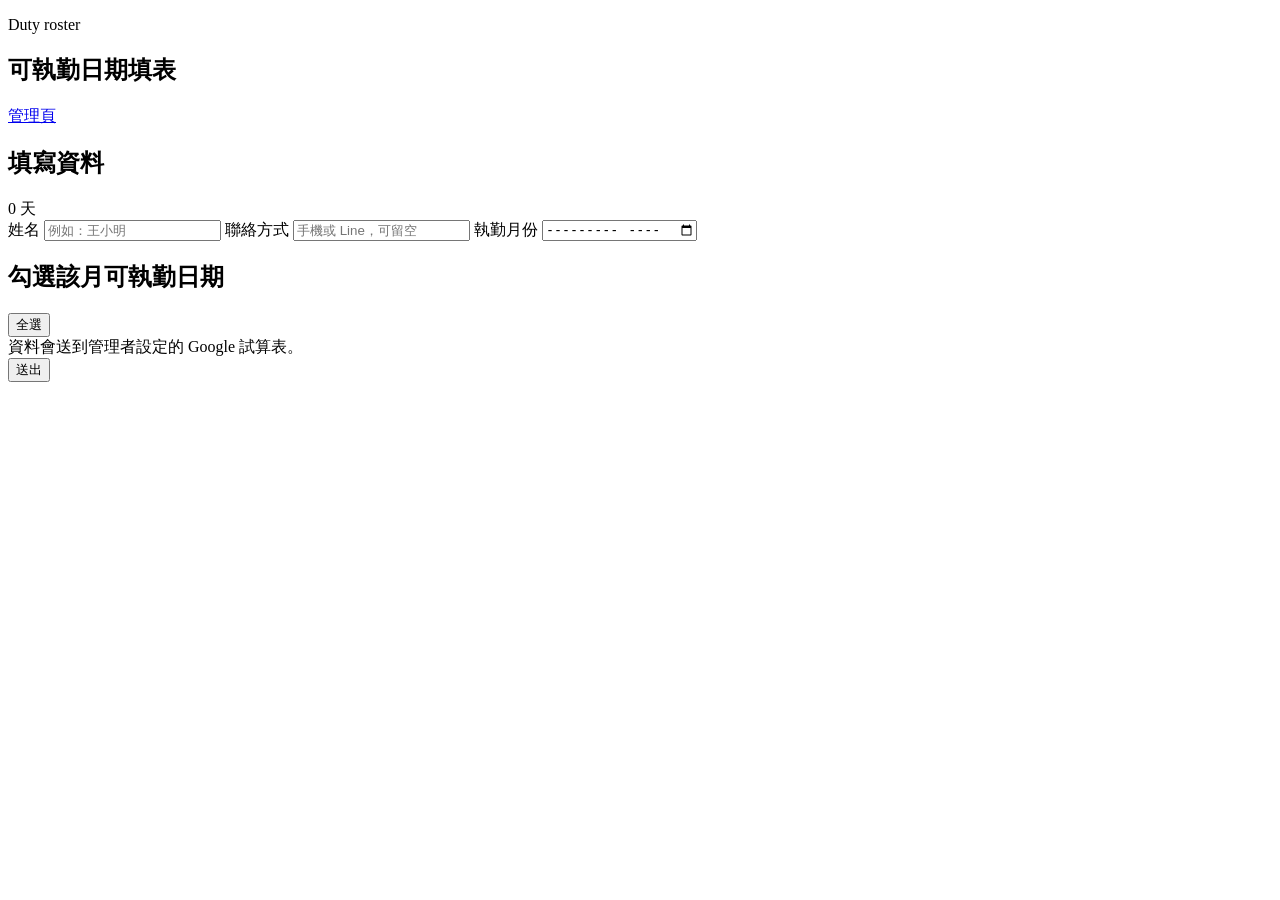
==== index.html @ e51b6e12 "Add files via upload" ====
<!doctype html>
<html lang="zh-Hant">
  <head>
    <meta charset="UTF-8" />
    <meta name="viewport" content="width=device-width, initial-scale=1.0" />
    <title>可執勤日期填表</title>
    <link rel="stylesheet" href="assets/styles.css" />
  </head>
  <body>
    <main class="app-shell">
      <section class="workspace">
        <header class="topbar">
          <div>
            <p class="eyebrow">Duty roster</p>
            <h1>可執勤日期填表</h1>
          </div>
          <div class="topbar-actions">
            <a class="ghost-link" href="admin.html">管理頁</a>
          </div>
        </header>

        <section class="form-page">
          <form class="panel online-form" id="availabilityForm">
            <div class="panel-title">
              <h2>填寫資料</h2>
              <span id="dateCountLabel">0 天</span>
            </div>
            <div class="form-grid">
              <label>
                姓名
                <input id="memberName" type="text" placeholder="例如：王小明" required />
              </label>
              <label>
                聯絡方式
                <input id="memberContact" type="text" placeholder="手機或 Line，可留空" />
              </label>
              <label>
                執勤月份
                <input id="rosterMonth" type="month" required />
              </label>
            </div>
            <div class="panel-title availability-title">
              <h2>勾選該月可執勤日期</h2>
              <button class="ghost-button" id="selectAllButton" type="button">全選</button>
            </div>
            <div class="calendar-grid" id="availabilityGrid"></div>
            <div class="submit-row">
              <div class="status-strip" id="submitStatus">資料會送到管理者設定的 Google 試算表。</div>
              <button class="primary-button" id="submitButton" type="submit">送出</button>
            </div>
          </form>
        </section>
      </section>
    </main>

    <script src="assets/config.js"></script>
    <script src="assets/app.js"></script>
  </body>
</html>
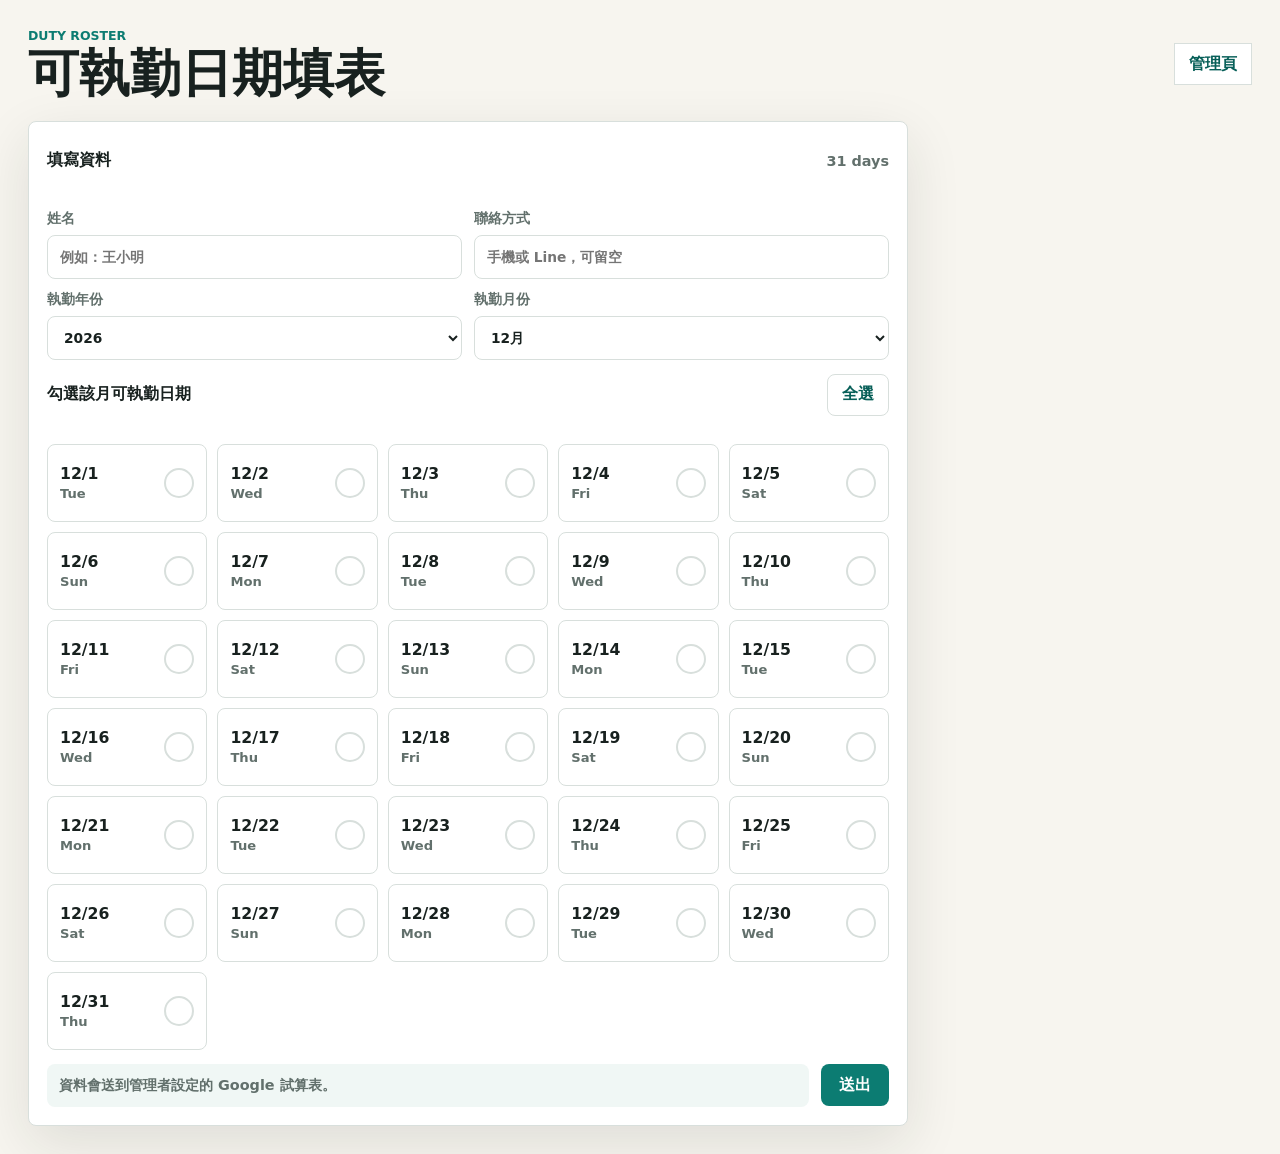
==== commit a2d36950: "Add files via upload" ====
--- a/index.html
+++ b/index.html
@@ -35,8 +35,12 @@
                 <input id="memberContact" type="text" placeholder="手機或 Line，可留空" />
               </label>
               <label>
+                執勤年份
+                <select id="rosterYear" required></select>
+              </label>
+              <label>
                 執勤月份
-                <input id="rosterMonth" type="month" required />
+                <select id="rosterMonth" required></select>
               </label>
             </div>
             <div class="panel-title availability-title">
--- a/assets/styles.css
+++ b/assets/styles.css
@@ -0,0 +1,503 @@
+:root {
+  color-scheme: light;
+  --bg: #f7f5ef;
+  --surface: #ffffff;
+  --surface-strong: #f0f7f5;
+  --ink: #18211f;
+  --muted: #62706c;
+  --line: #d8dfdc;
+  --accent: #0c7c72;
+  --accent-strong: #075f58;
+  --accent-soft: #dff2ee;
+  --danger: #b94435;
+  --warning: #996b13;
+  --shadow: 0 18px 55px rgba(24, 33, 31, 0.11);
+}
+
+* {
+  box-sizing: border-box;
+}
+
+body {
+  margin: 0;
+  min-height: 100vh;
+  background: var(--bg);
+  color: var(--ink);
+  font-family:
+    "Noto Sans TC",
+    "Microsoft JhengHei",
+    system-ui,
+    sans-serif;
+}
+
+button,
+input,
+select {
+  font: inherit;
+}
+
+a {
+  color: inherit;
+  text-decoration: none;
+}
+
+.app-shell {
+  min-height: 100vh;
+  padding: 28px;
+}
+
+.workspace {
+  max-width: 1240px;
+  margin: 0 auto;
+}
+
+.topbar {
+  display: flex;
+  align-items: center;
+  justify-content: space-between;
+  gap: 18px;
+  margin-bottom: 20px;
+}
+
+.eyebrow {
+  margin: 0 0 4px;
+  color: var(--accent);
+  font-size: 0.78rem;
+  font-weight: 800;
+  letter-spacing: 0;
+  text-transform: uppercase;
+}
+
+h1,
+h2 {
+  margin: 0;
+}
+
+h1 {
+  font-size: clamp(2rem, 5vw, 3.2rem);
+  line-height: 1.05;
+}
+
+h2 {
+  font-size: 1rem;
+}
+
+.topbar-actions,
+.panel-title,
+.member-entry,
+.member-tabs,
+.day-card,
+.assignment-list {
+  display: flex;
+  align-items: center;
+}
+
+.topbar-actions {
+  gap: 10px;
+  flex-wrap: wrap;
+  justify-content: flex-end;
+}
+
+button {
+  border: 0;
+  border-radius: 8px;
+  cursor: pointer;
+  transition:
+    transform 0.16s ease,
+    background 0.16s ease,
+    border-color 0.16s ease;
+}
+
+button:hover {
+  transform: translateY(-1px);
+}
+
+.primary-button,
+.ghost-button,
+.ghost-link,
+.icon-button {
+  min-height: 42px;
+}
+
+.primary-button,
+.ghost-button,
+.ghost-link {
+  display: inline-flex;
+  align-items: center;
+  justify-content: center;
+}
+
+.primary-button {
+  background: var(--accent);
+  color: #fff;
+  padding: 0 18px;
+  font-weight: 800;
+}
+
+.primary-button:hover {
+  background: var(--accent-strong);
+}
+
+.ghost-button,
+.ghost-link {
+  background: #fff;
+  color: var(--accent-strong);
+  border: 1px solid var(--line);
+  padding: 0 14px;
+  font-weight: 700;
+}
+
+.icon-button {
+  width: 42px;
+  background: #fff;
+  border: 1px solid var(--line);
+  color: var(--accent-strong);
+  font-size: 1.2rem;
+  font-weight: 900;
+}
+
+.control-grid {
+  display: grid;
+  grid-template-columns: 1.35fr 0.9fr;
+  gap: 16px;
+  margin-bottom: 16px;
+}
+
+.form-page {
+  max-width: 880px;
+}
+
+.online-form {
+  display: grid;
+  gap: 14px;
+}
+
+.split-view {
+  display: grid;
+  grid-template-columns: minmax(0, 1.1fr) minmax(390px, 0.9fr);
+  gap: 16px;
+  align-items: start;
+}
+
+.panel {
+  background: var(--surface);
+  border: 1px solid var(--line);
+  border-radius: 8px;
+  box-shadow: var(--shadow);
+  padding: 18px;
+}
+
+.panel-title {
+  justify-content: space-between;
+  gap: 12px;
+  min-height: 42px;
+  margin-bottom: 14px;
+}
+
+.panel-title span {
+  color: var(--muted);
+  font-size: 0.9rem;
+  font-weight: 700;
+}
+
+.form-grid {
+  display: grid;
+  grid-template-columns: repeat(4, minmax(0, 1fr));
+  gap: 12px;
+}
+
+.online-form .form-grid {
+  grid-template-columns: repeat(2, minmax(0, 1fr));
+}
+
+label {
+  display: grid;
+  gap: 7px;
+  color: var(--muted);
+  font-size: 0.86rem;
+  font-weight: 800;
+}
+
+input,
+select {
+  width: 100%;
+  min-height: 44px;
+  border: 1px solid var(--line);
+  border-radius: 8px;
+  padding: 0 12px;
+  color: var(--ink);
+  background: #fff;
+  outline: none;
+}
+
+input:focus,
+select:focus {
+  border-color: var(--accent);
+  box-shadow: 0 0 0 3px var(--accent-soft);
+}
+
+.member-entry {
+  gap: 10px;
+}
+
+.member-entry label {
+  flex: 1;
+}
+
+.member-tabs {
+  gap: 8px;
+  flex-wrap: wrap;
+  margin-bottom: 14px;
+  min-height: 42px;
+}
+
+.member-tab {
+  display: inline-flex;
+  align-items: center;
+  gap: 8px;
+  min-height: 38px;
+  padding: 0 10px 0 13px;
+  background: #fff;
+  color: var(--ink);
+  border: 1px solid var(--line);
+  font-weight: 800;
+}
+
+.member-tab.active {
+  background: var(--accent-soft);
+  border-color: var(--accent);
+  color: var(--accent-strong);
+}
+
+.remove-member {
+  display: inline-grid;
+  place-items: center;
+  width: 22px;
+  height: 22px;
+  border-radius: 999px;
+  background: rgba(185, 68, 53, 0.1);
+  color: var(--danger);
+  font-weight: 900;
+}
+
+.calendar-grid {
+  display: grid;
+  grid-template-columns: repeat(auto-fill, minmax(138px, 1fr));
+  gap: 10px;
+}
+
+.empty-state {
+  grid-column: 1 / -1;
+  min-height: 180px;
+  display: grid;
+  place-items: center;
+  text-align: center;
+  color: var(--muted);
+  background: var(--surface-strong);
+  border: 1px dashed var(--line);
+  border-radius: 8px;
+  padding: 24px;
+}
+
+.day-card {
+  justify-content: space-between;
+  gap: 10px;
+  width: 100%;
+  min-height: 78px;
+  border: 1px solid var(--line);
+  border-radius: 8px;
+  padding: 12px;
+  background: #fff;
+  color: var(--ink);
+  text-align: left;
+}
+
+.day-card.available {
+  border-color: var(--accent);
+  background: var(--accent-soft);
+}
+
+.day-text strong,
+.day-text span {
+  display: block;
+}
+
+.day-text strong {
+  font-size: 0.98rem;
+}
+
+.day-text span {
+  margin-top: 3px;
+  color: var(--muted);
+  font-size: 0.82rem;
+  font-weight: 700;
+}
+
+.check-indicator {
+  display: grid;
+  place-items: center;
+  flex: 0 0 auto;
+  width: 30px;
+  height: 30px;
+  border-radius: 50%;
+  border: 2px solid var(--line);
+  color: #fff;
+  background: #fff;
+  font-size: 1rem;
+  font-weight: 900;
+}
+
+.day-card.available .check-indicator {
+  border-color: var(--accent);
+  background: var(--accent);
+}
+
+.status-strip {
+  border-radius: 8px;
+  background: var(--surface-strong);
+  color: var(--muted);
+  padding: 12px;
+  font-size: 0.9rem;
+  font-weight: 700;
+  margin-bottom: 12px;
+}
+
+.status-strip.warning {
+  background: #fff1d5;
+  color: var(--warning);
+}
+
+.status-strip.good {
+  background: var(--accent-soft);
+  color: var(--accent-strong);
+}
+
+.submit-row {
+  display: grid;
+  grid-template-columns: 1fr auto;
+  gap: 12px;
+  align-items: center;
+}
+
+.submit-row .status-strip {
+  margin-bottom: 0;
+}
+
+.good {
+  color: var(--accent-strong);
+}
+
+.warning {
+  color: var(--warning);
+}
+
+.table-wrap {
+  overflow: auto;
+  border: 1px solid var(--line);
+  border-radius: 8px;
+}
+
+table {
+  width: 100%;
+  min-width: 520px;
+  border-collapse: collapse;
+  background: #fff;
+}
+
+th,
+td {
+  padding: 12px 13px;
+  text-align: left;
+  border-bottom: 1px solid var(--line);
+  vertical-align: top;
+}
+
+th {
+  position: sticky;
+  top: 0;
+  background: #f6faf8;
+  color: var(--muted);
+  font-size: 0.8rem;
+}
+
+tbody tr:last-child td {
+  border-bottom: 0;
+}
+
+.assignment-list {
+  gap: 6px;
+  flex-wrap: wrap;
+}
+
+.pill {
+  display: inline-flex;
+  align-items: center;
+  min-height: 28px;
+  padding: 0 9px;
+  border-radius: 999px;
+  background: var(--accent-soft);
+  color: var(--accent-strong);
+  font-size: 0.84rem;
+  font-weight: 800;
+}
+
+.shortage {
+  color: var(--danger);
+  font-weight: 800;
+}
+
+.sr-only {
+  position: absolute;
+  width: 1px;
+  height: 1px;
+  padding: 0;
+  margin: -1px;
+  overflow: hidden;
+  clip: rect(0, 0, 0, 0);
+  white-space: nowrap;
+  border: 0;
+}
+
+@media (max-width: 980px) {
+  .control-grid,
+  .split-view {
+    grid-template-columns: 1fr;
+  }
+
+  .form-grid {
+    grid-template-columns: repeat(2, minmax(0, 1fr));
+  }
+}
+
+@media (max-width: 640px) {
+  .app-shell {
+    padding: 16px;
+  }
+
+  .topbar,
+  .member-entry {
+    align-items: stretch;
+    flex-direction: column;
+  }
+
+  .topbar-actions {
+    justify-content: flex-start;
+  }
+
+  .form-grid {
+    grid-template-columns: 1fr;
+  }
+
+  .online-form .form-grid,
+  .submit-row {
+    grid-template-columns: 1fr;
+  }
+
+  .panel {
+    padding: 14px;
+  }
+
+  .calendar-grid {
+    grid-template-columns: 1fr;
+  }
+}
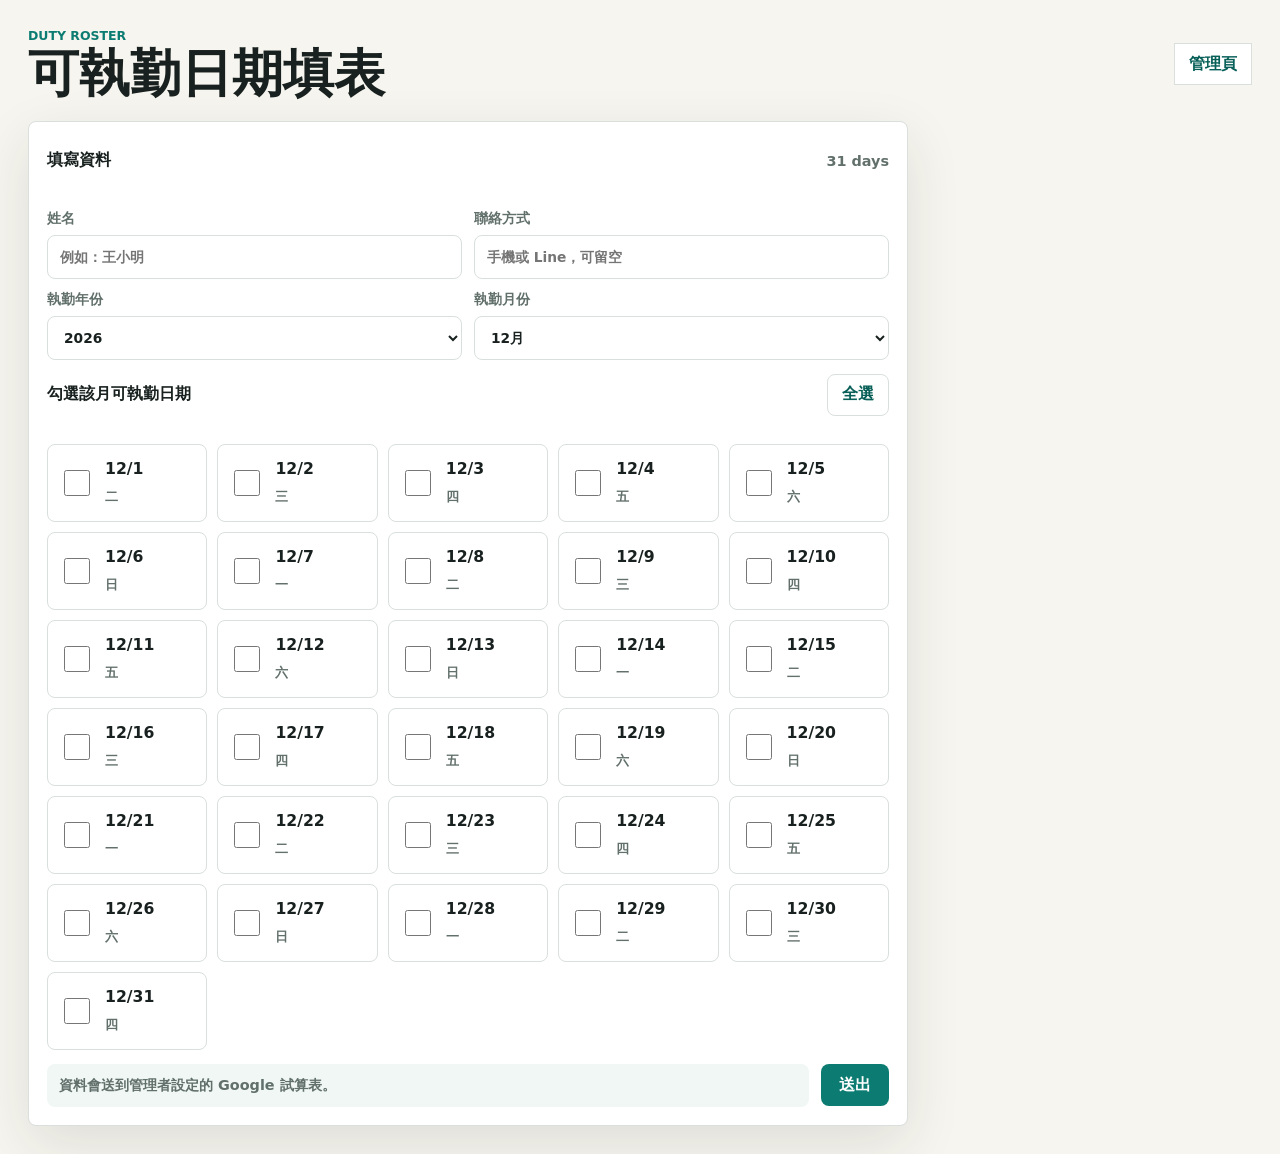
==== commit cf8af132: "Add files via upload" ====
--- a/index.html
+++ b/index.html
@@ -57,7 +57,7 @@
       </section>
     </main>
 
-    <script src="assets/config.js"></script>
-    <script src="assets/app.js"></script>
+    <script src="assets/config.js?v=14"></script>
+    <script src="assets/app.js?v=14"></script>
   </body>
 </html>
--- a/assets/styles.css
+++ b/assets/styles.css
@@ -86,7 +86,7 @@
 .panel-title,
 .member-entry,
 .member-tabs,
-.day-card,
+.date-option,
 .assignment-list {
   display: flex;
   align-items: center;
@@ -208,6 +208,15 @@
 
 .online-form .form-grid {
   grid-template-columns: repeat(2, minmax(0, 1fr));
+}
+
+.date-checkbox {
+  width: 26px;
+  height: 26px;
+  min-height: 26px;
+  accent-color: var(--accent);
+  flex: 0 0 auto;
+  cursor: pointer;
 }
 
 label {
@@ -299,9 +308,9 @@
   padding: 24px;
 }
 
-.day-card {
-  justify-content: space-between;
-  gap: 10px;
+.date-option {
+  justify-content: flex-start;
+  gap: 12px;
   width: 100%;
   min-height: 78px;
   border: 1px solid var(--line);
@@ -309,47 +318,36 @@
   padding: 12px;
   background: #fff;
   color: var(--ink);
-  text-align: left;
-}
-
-.day-card.available {
+}
+
+.date-option.available {
   border-color: var(--accent);
   background: var(--accent-soft);
 }
 
-.day-text strong,
-.day-text span {
+.date-label {
+  flex: 1;
+  min-height: 48px;
+  display: grid;
+  align-content: center;
+  color: var(--ink);
+  cursor: pointer;
+}
+
+.date-label strong,
+.date-label span {
   display: block;
 }
 
-.day-text strong {
+.date-label strong {
   font-size: 0.98rem;
 }
 
-.day-text span {
+.date-label span {
   margin-top: 3px;
   color: var(--muted);
   font-size: 0.82rem;
   font-weight: 700;
-}
-
-.check-indicator {
-  display: grid;
-  place-items: center;
-  flex: 0 0 auto;
-  width: 30px;
-  height: 30px;
-  border-radius: 50%;
-  border: 2px solid var(--line);
-  color: #fff;
-  background: #fff;
-  font-size: 1rem;
-  font-weight: 900;
-}
-
-.day-card.available .check-indicator {
-  border-color: var(--accent);
-  background: var(--accent);
 }
 
 .status-strip {
